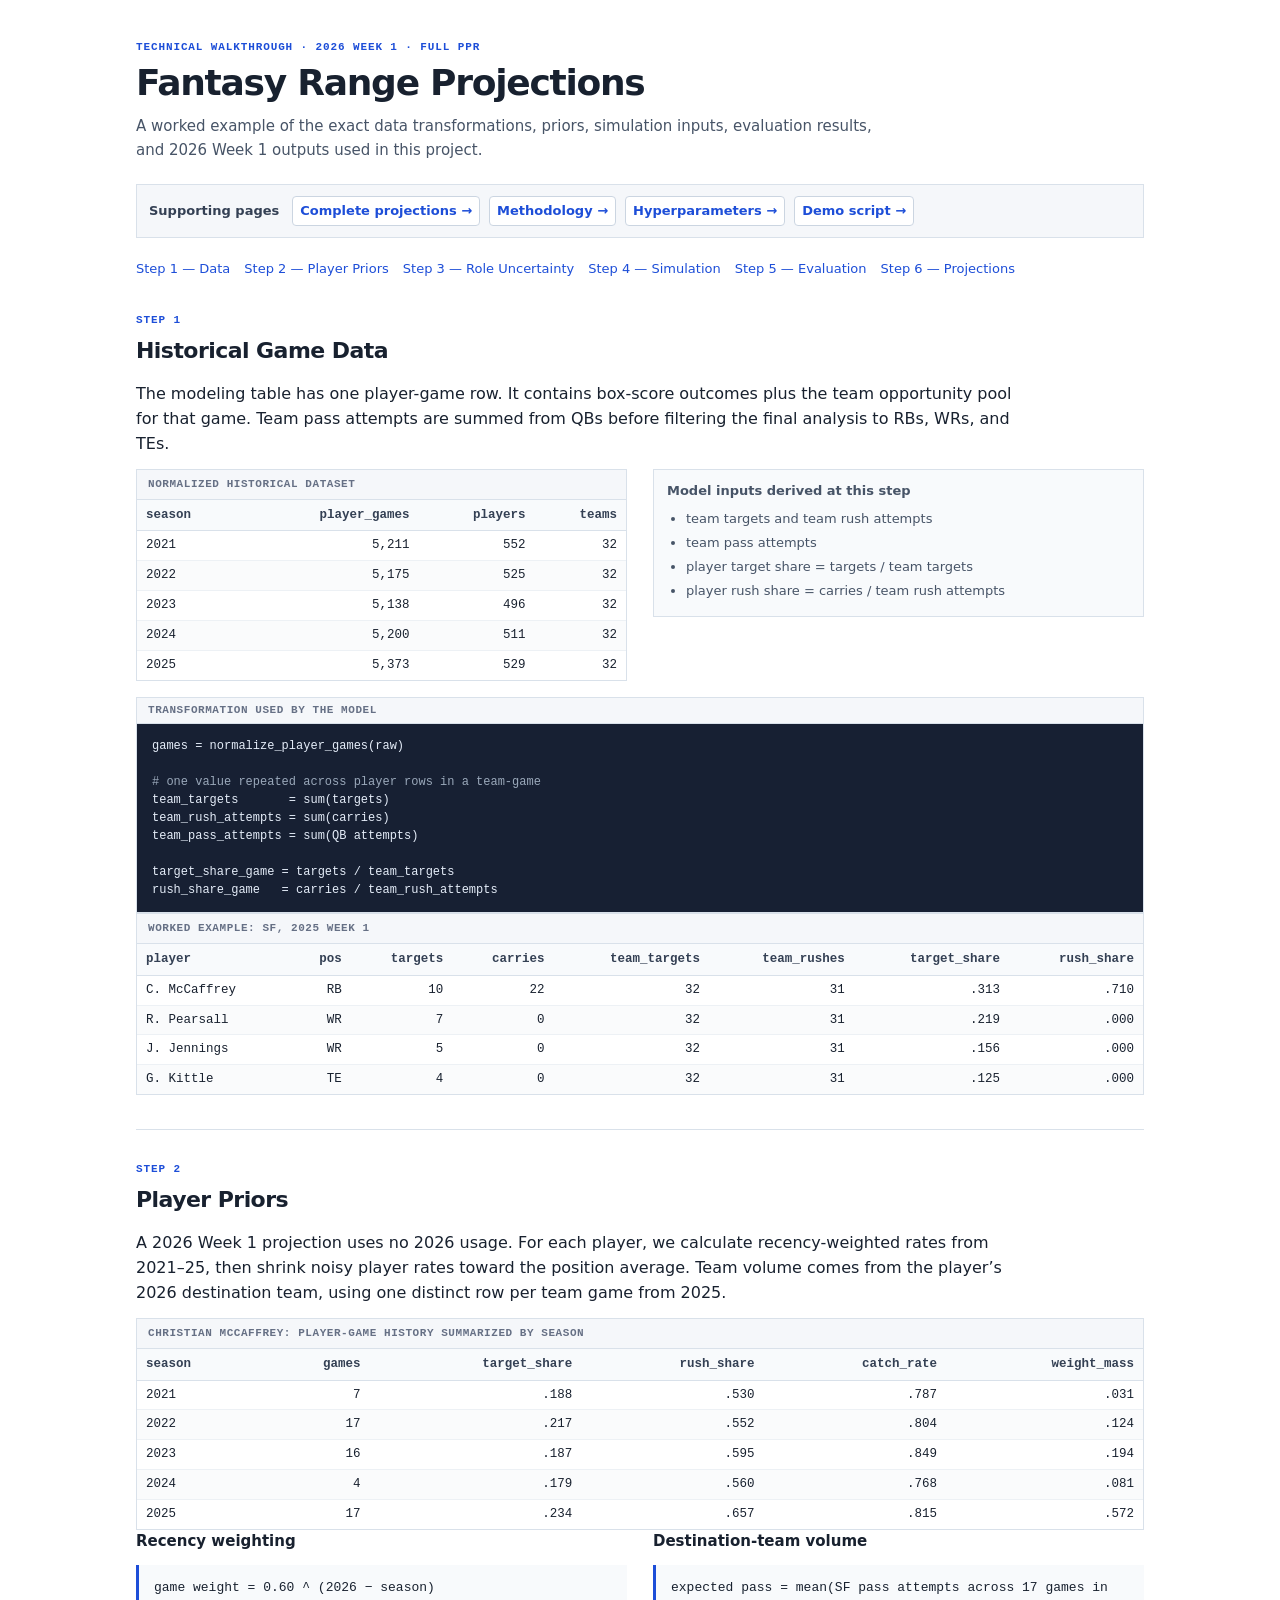
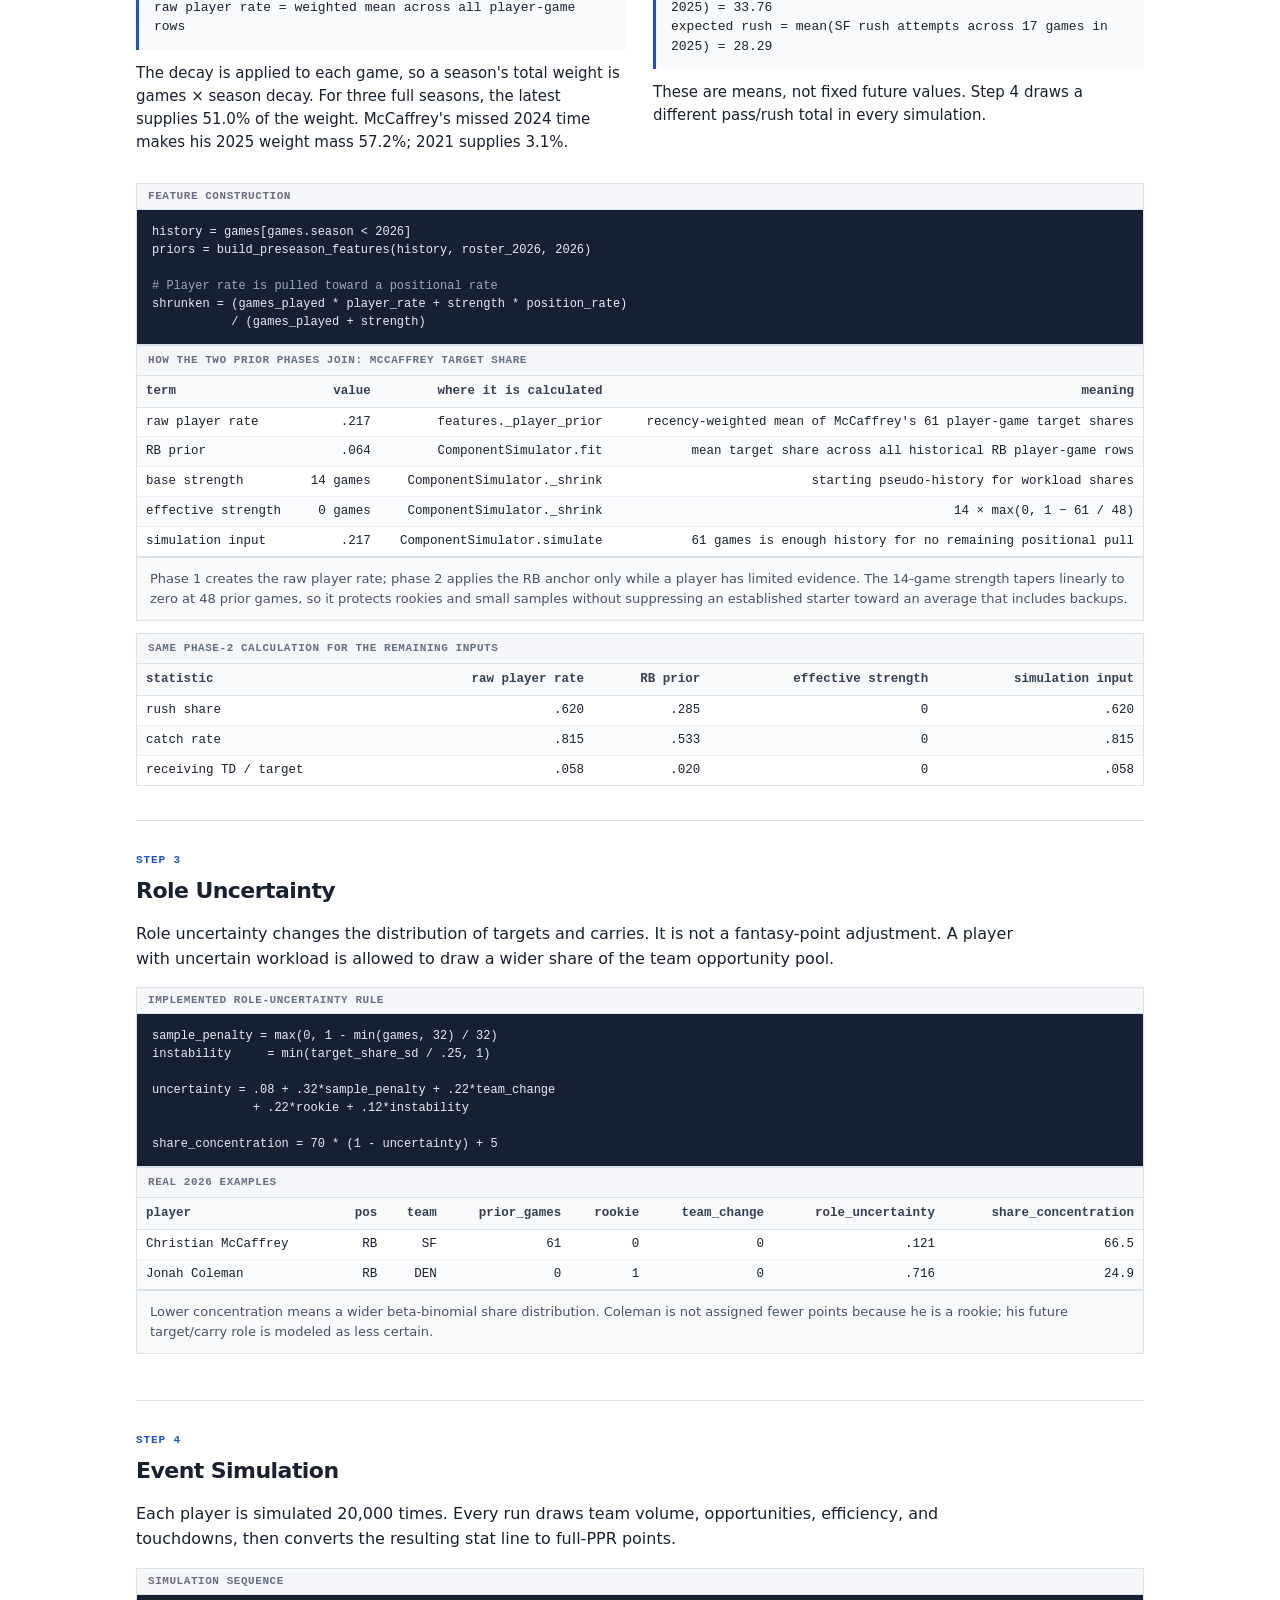
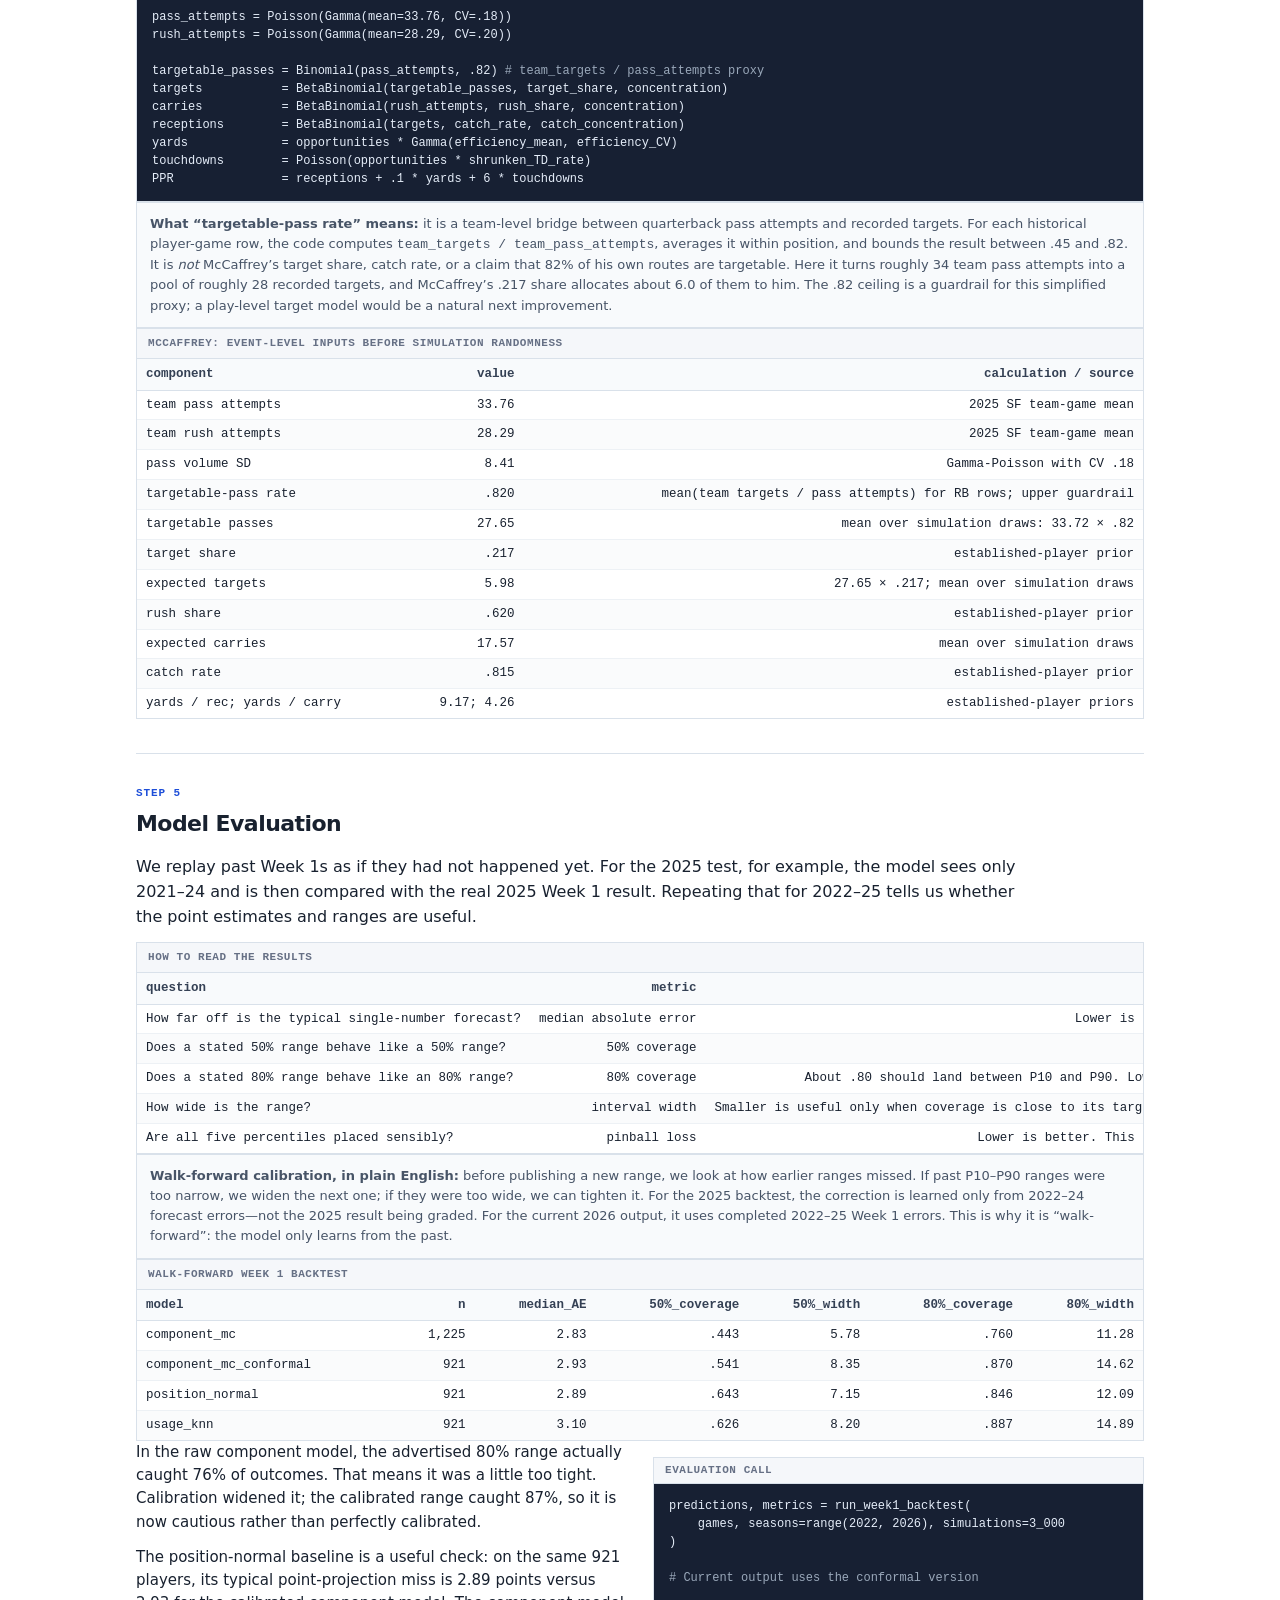
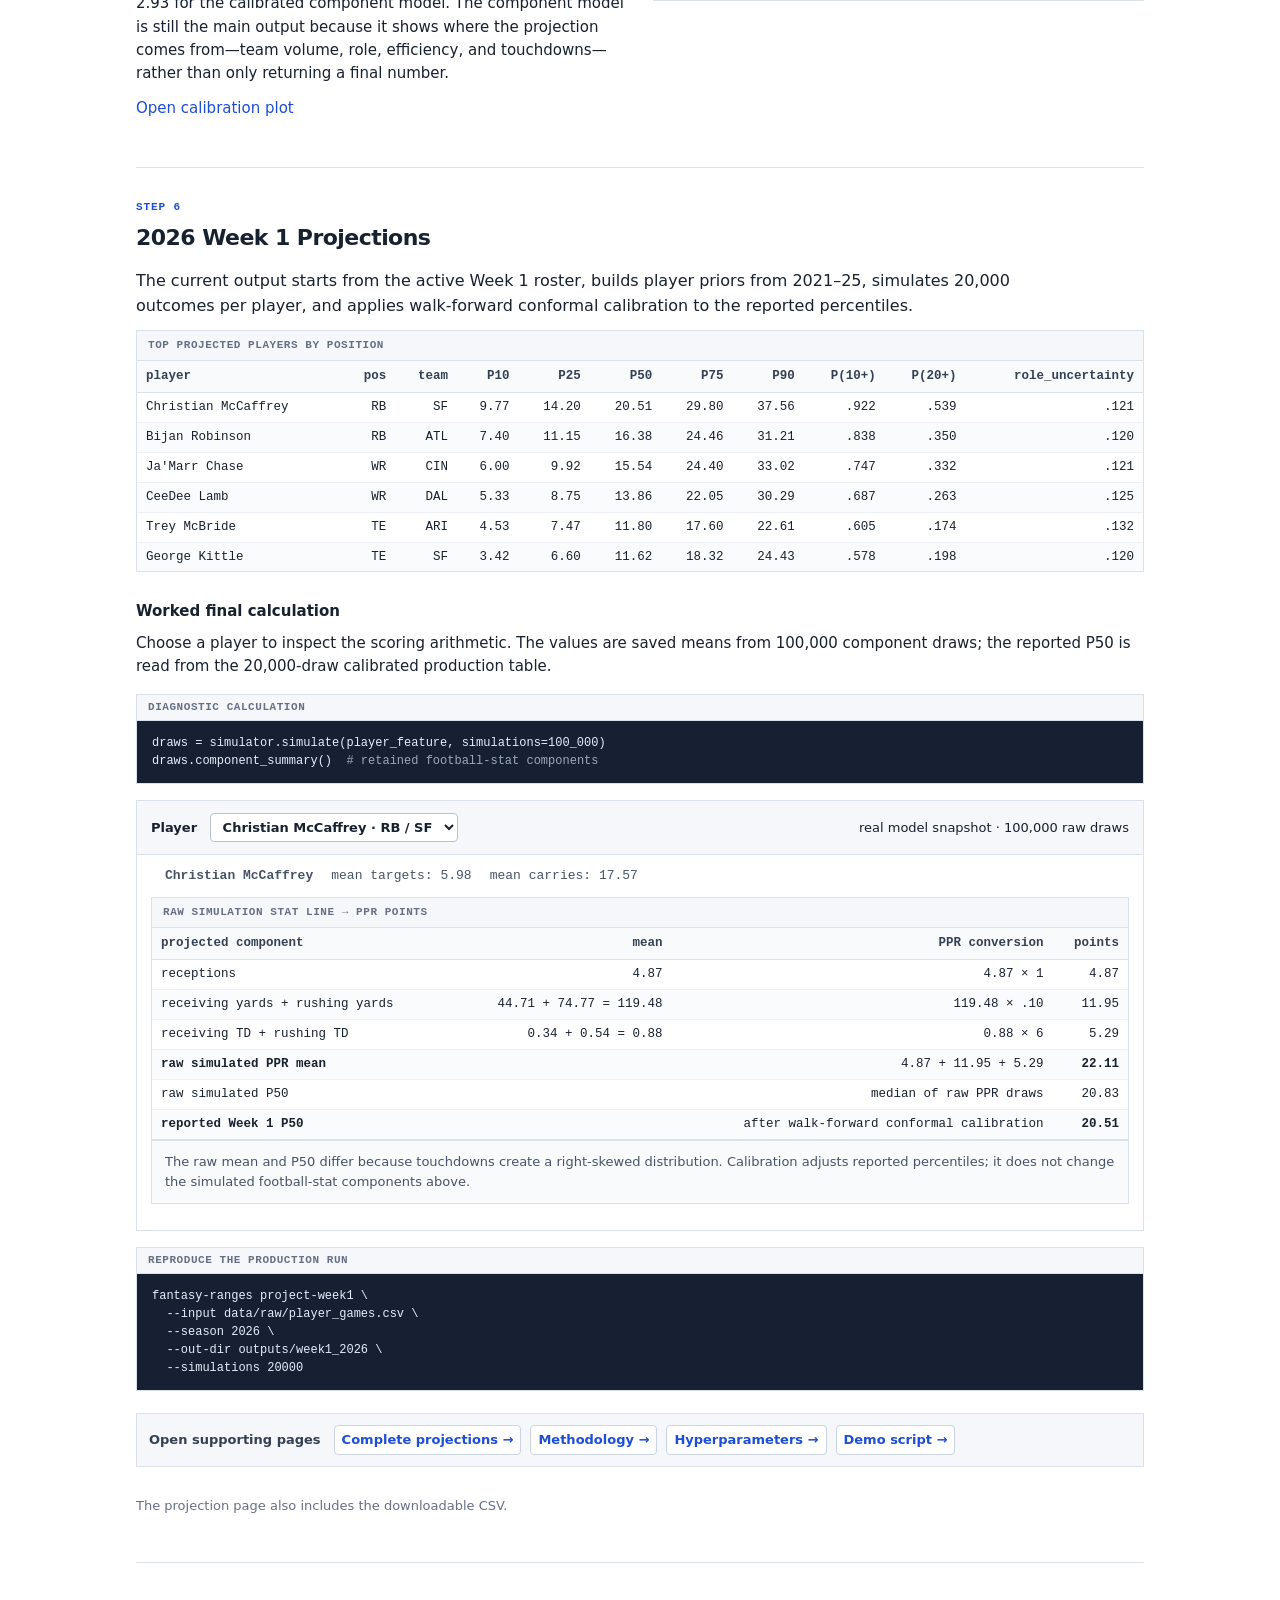
==== docs/index.html @ 9ef6a88f "Publish Week 1 fantasy projection demo" ====
<!doctype html>
<html lang="en">
<head>
  <meta charset="utf-8">
  <meta http-equiv="refresh" content="0; url=week1_projection_demo.html">
  <meta name="viewport" content="width=device-width,initial-scale=1">
  <title>Fantasy Range Projections</title>
</head>
<body>
  <p><a href="week1_projection_demo.html">Open the Week 1 Fantasy Range Projections demo.</a></p>
</body>
</html>
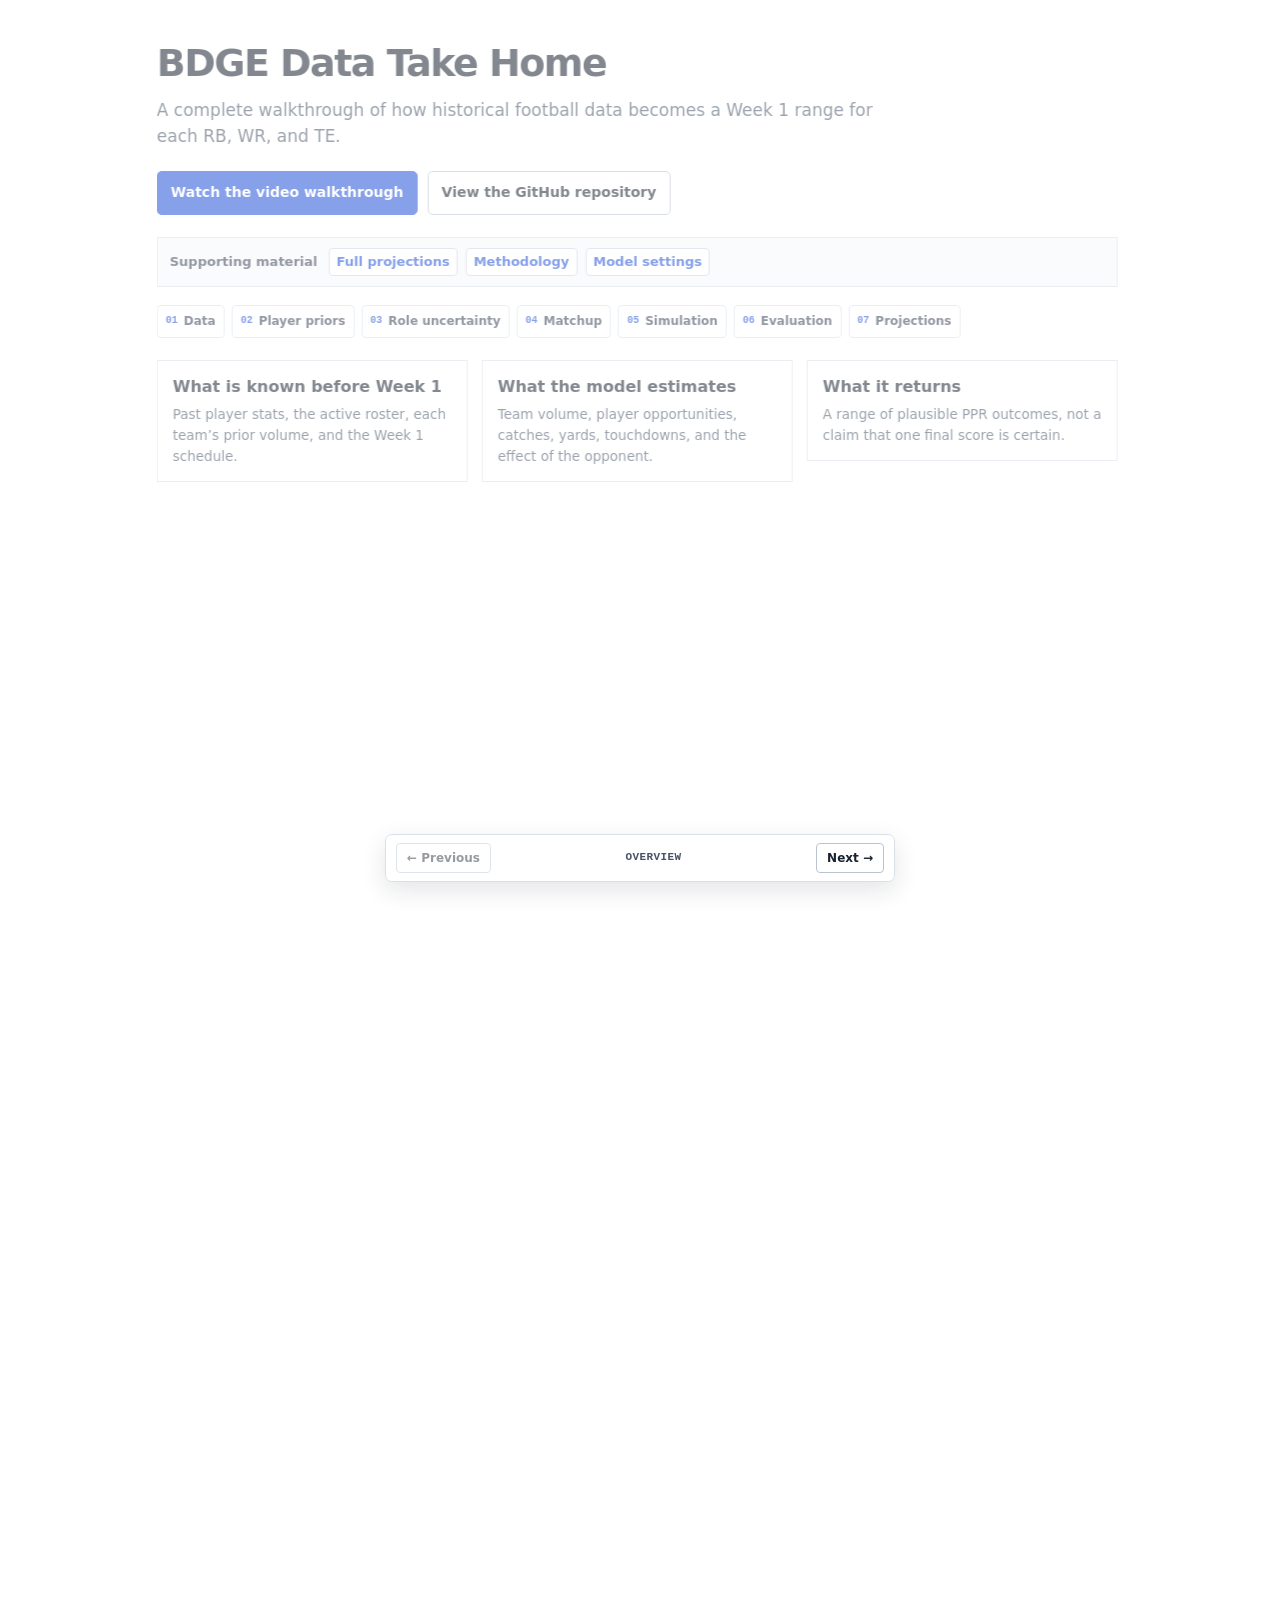
==== commit d7b5187d: "Remove internal project artifacts" ====
--- a/docs/index.html
+++ b/docs/index.html
@@ -4,9 +4,9 @@
   <meta charset="utf-8">
   <meta http-equiv="refresh" content="0; url=week1_projection_demo.html">
   <meta name="viewport" content="width=device-width,initial-scale=1">
-  <title>Fantasy Range Projections</title>
+  <title>BDGE Data Take Home</title>
 </head>
 <body>
-  <p><a href="week1_projection_demo.html">Open the Week 1 Fantasy Range Projections demo.</a></p>
+  <p><a href="week1_projection_demo.html">Open the BDGE Data Take Home walkthrough.</a></p>
 </body>
 </html>
